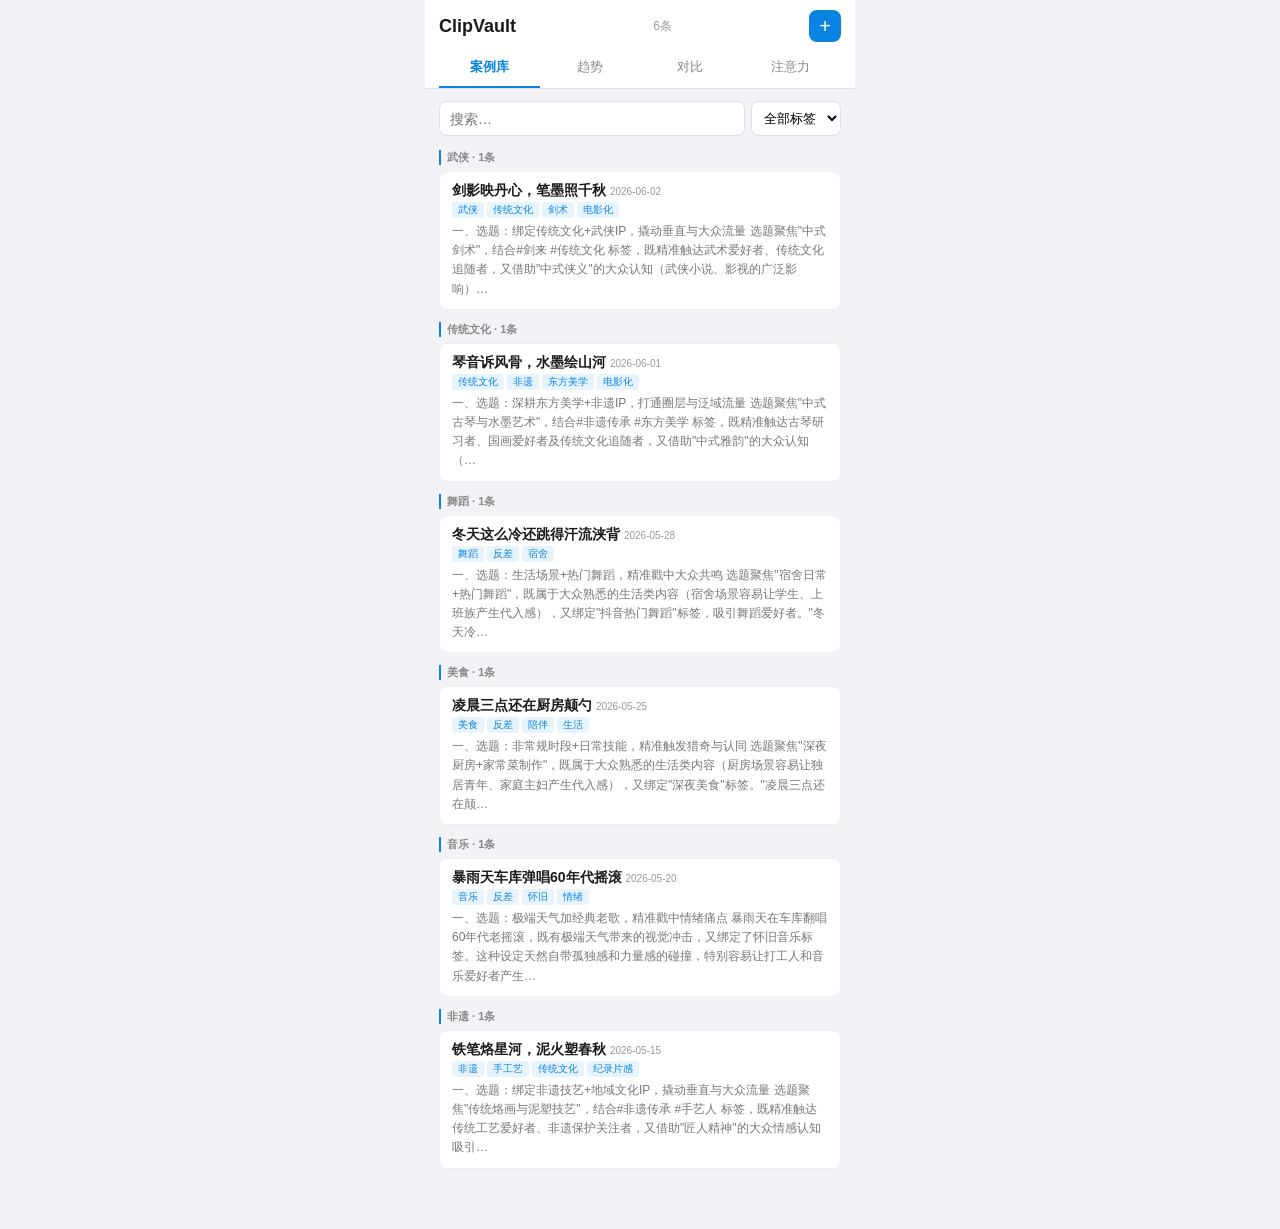
==== index.html @ 8fc08812 "ClipVault PWA" ====
<!DOCTYPE html>
<html lang="zh-CN">
<head>
<meta charset="UTF-8">
<meta name="viewport" content="width=device-width, initial-scale=1.0, viewport-fit=cover">
<meta name="apple-mobile-web-app-capable" content="yes">
<meta name="apple-mobile-web-app-status-bar-style" content="default">
<link rel="manifest" href="manifest.json">
<link rel="stylesheet" href="style.css">
<title>ClipVault</title>
</head>
<body>

<header>
    <div class="hdr-top">
        <h1>ClipVault</h1>
        <span class="hdr-count" id="totalBadge">0条</span>
    </div>
    <div class="tabs">
        <button class="tab on" onclick="switchTab(0,this)">案例库</button>
        <button class="tab" onclick="switchTab(1,this)">趋势</button>
        <button class="tab" onclick="switchTab(2,this)">对比</button>
        <button class="tab" onclick="switchTab(3,this)">注意力</button>
    </div>
</header>

<!-- 案例库 -->
<div class="panel active" id="p0">
    <div class="search-wrap">
        <input type="text" placeholder="搜索…" id="searchInput">
        <select id="tagFilter"><option value="">全部标签</option></select>
    </div>
    <div id="clusterList"></div>
</div>

<!-- 趋势 -->
<div class="panel" id="p1">
    <div class="section-label">本月上升</div>
    <div id="trendUp"></div>
    <div class="section-label">本月下降</div>
    <div id="trendDown"></div>
    <div class="section-label">标签分布</div>
    <div id="tagCloud"></div>
</div>

<!-- 对比 -->
<div class="panel" id="p2">
    <div class="search-wrap">
        <select id="comparePick"><option value="">选择案例…</option></select>
    </div>
    <div id="compareResult"></div>
</div>

<!-- 注意力 -->
<div class="panel" id="p3">
    <div id="attentionResult"></div>
</div>

<!-- 详情 -->
<div class="panel" id="detailPanel">
    <div class="detail-hdr">
        <button onclick="hideDetail()">← 返回</button>
        <button onclick="editCurrent()" style="color:#0984e3;">编辑</button>
    </div>
    <div id="detailContent"></div>
</div>

<!-- 编辑 -->
<div class="panel" id="editPanel">
    <div class="detail-hdr">
        <button onclick="hideEditor()">← 返回</button>
        <button onclick="saveEntry()" style="color:#0984e3;">保存</button>
        <button onclick="deleteEntry()" style="color:#d63031;">删除</button>
    </div>
    <input type="text" id="editTitle" placeholder="标题">
    <textarea id="editBody" rows="14" placeholder="粘贴豆包分析结果…"></textarea>
    <input type="text" id="editTags" placeholder="标签（逗号分隔）">
</div>

<script src="app.js"></script>
</body>
</html>
---- style.css ----
* { box-sizing:border-box; margin:0; padding:0; }
html { font-size:16px; }
body {
    font-family: -apple-system, "Microsoft YaHei", "PingFang SC", sans-serif;
    background: #f2f2f7; color: #1a1a1a;
    max-width: 430px; margin: 0 auto; padding-bottom: 40px;
}

/* header */
header {
    background: #fff; position: sticky; top: 0; z-index: 10;
    padding: 10px 14px 0; border-bottom: 1px solid #e0e0e0;
}
.hdr-top { display:flex; align-items:center; justify-content:space-between; margin-bottom:6px; }
.hdr-top h1 { font-size:18px; font-weight:700; }
.hdr-count { font-size:12px; color:#999; }

/* tabs */
.tabs { display:flex; gap:0; }
.tab {
    flex:1; padding:10px 2px; border:none; background:none;
    font-size:13px; color:#888; cursor:pointer; text-align:center;
    border-bottom:2px solid transparent;
}
.tab.on { color:#0984e3; border-bottom-color:#0984e3; font-weight:600; }

/* panels */
.panel { display:none; padding:12px 14px; }
.panel.active { display:block; }

/* search */
.search-wrap { display:flex; gap:6px; margin-bottom:14px; }
.search-wrap input { flex:1; border:1px solid #e0e0e0; border-radius:8px; padding:8px 10px; font-size:14px; background:#fff; }
.search-wrap select { border:1px solid #e0e0e0; border-radius:8px; padding:8px; font-size:13px; background:#fff; max-width:100px; }

/* section label */
.section-label { font-size:12px; font-weight:600; color:#888; margin:14px 0 8px; padding-left:6px; border-left:3px solid #0984e3; }

/* cluster label */
.cl-label { font-size:11px; font-weight:600; color:#888; margin:12px 0 6px; padding-left:6px; border-left:2px solid #0984e3; }

/* card */
.card {
    background:#fff; border-radius:8px; padding:10px 12px; margin-bottom:8px;
    cursor:pointer; border:1px solid #f0f0f0;
}
.c-title { font-size:14px; font-weight:600; margin-bottom:2px; }
.c-date { font-size:10px; color:#999; font-weight:400; }
.c-tags { font-size:10px; color:#999; margin-bottom:4px; display:flex; gap:3px; flex-wrap:wrap; }
.c-body { font-size:12px; color:#777; line-height:1.6; }
.tg { display:inline-block; padding:1px 6px; border-radius:3px; font-size:10px; background:#e8f4fd; color:#0984e3; }
.tg-sh { background:#e8ffe8; color:#00b894; }
.tg-df { background:#ffe8e8; color:#d63031; }

/* trend bar */
.t-row { display:flex; align-items:center; gap:6px; margin-bottom:6px; font-size:11px; }
.t-name { width:72px; text-align:right; color:#555; flex-shrink:0; overflow:hidden; white-space:nowrap; }
.t-bar-w { flex:1; height:20px; background:#f0f0f0; border-radius:4px; overflow:hidden; }
.t-bar-f { height:100%; border-radius:4px; display:flex; align-items:center; padding-left:6px; color:#fff; font-size:10px; font-weight:600; }
.t-chg { width:32px; font-size:10px; flex-shrink:0; }

/* detail */
.detail-hdr { display:flex; gap:10px; margin-bottom:12px; }
.detail-hdr button { background:none; border:none; font-size:15px; cursor:pointer; color:#555; }
.detail-text { font-size:14px; line-height:1.9; white-space:pre-wrap; word-break:break-word; }

/* editor */
#editTitle, #editTags { width:100%; border:1px solid #e0e0e0; border-radius:8px; padding:10px; font-size:14px; margin-bottom:8px; }
#editBody { width:100%; border:1px solid #e0e0e0; border-radius:8px; padding:10px; font-size:13px; line-height:1.6; margin-bottom:8px; resize:vertical; }

/* empty */
.empty { text-align:center; padding:30px; color:#bbb; font-size:13px; }
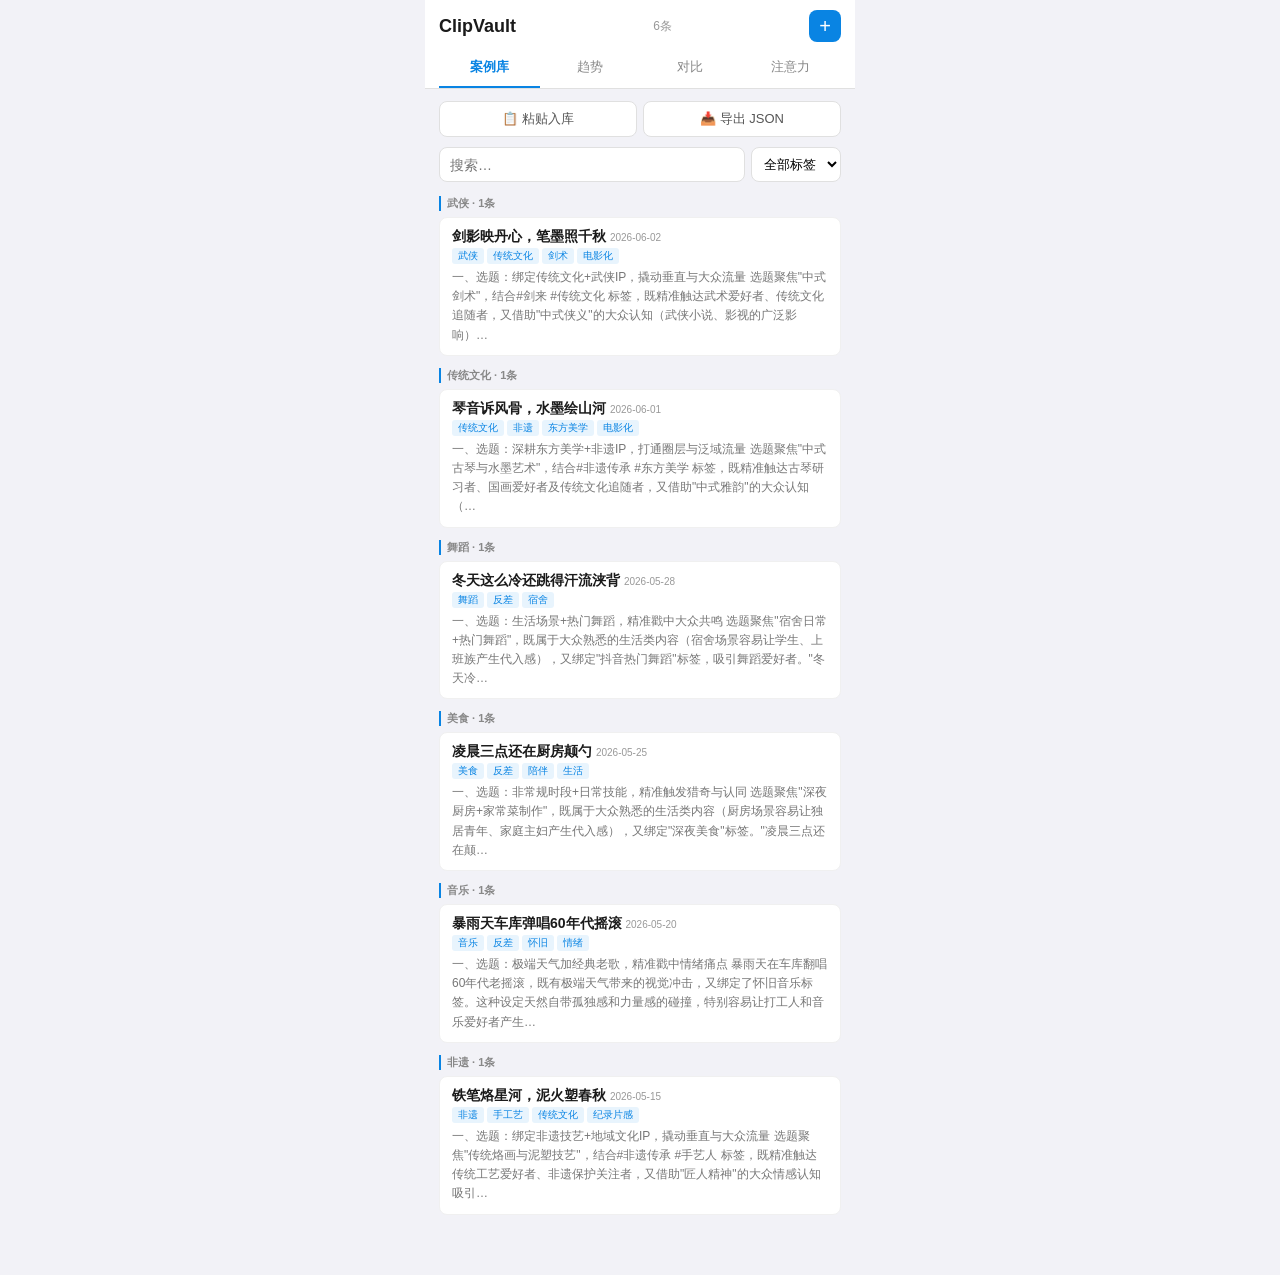
==== commit e3b1cce5: "+paste +export +tag_templates" ====
--- a/index.html
+++ b/index.html
@@ -26,6 +26,10 @@
 
 <!-- 案例库 -->
 <div class="panel active" id="p0">
+    <div class="action-bar">
+        <button class="act-btn" id="pasteBtn">📋 粘贴入库</button>
+        <button class="act-btn" id="exportBtn">📥 导出 JSON</button>
+    </div>
     <div class="search-wrap">
         <input type="text" placeholder="搜索…" id="searchInput">
         <select id="tagFilter"><option value="">全部标签</option></select>
--- a/style.css
+++ b/style.css
@@ -27,6 +27,14 @@
 /* panels */
 .panel { display:none; padding:12px 14px; }
 .panel.active { display:block; }
+
+/* action bar */
+.action-bar { display:flex; gap:6px; margin-bottom:10px; }
+.act-btn {
+    flex:1; padding:8px; border:1px solid #e0e0e0; border-radius:8px;
+    background:#fff; font-size:13px; cursor:pointer; color:#555; text-align:center;
+}
+.act-btn:active { background:#f0f0f0; }
 
 /* search */
 .search-wrap { display:flex; gap:6px; margin-bottom:14px; }
